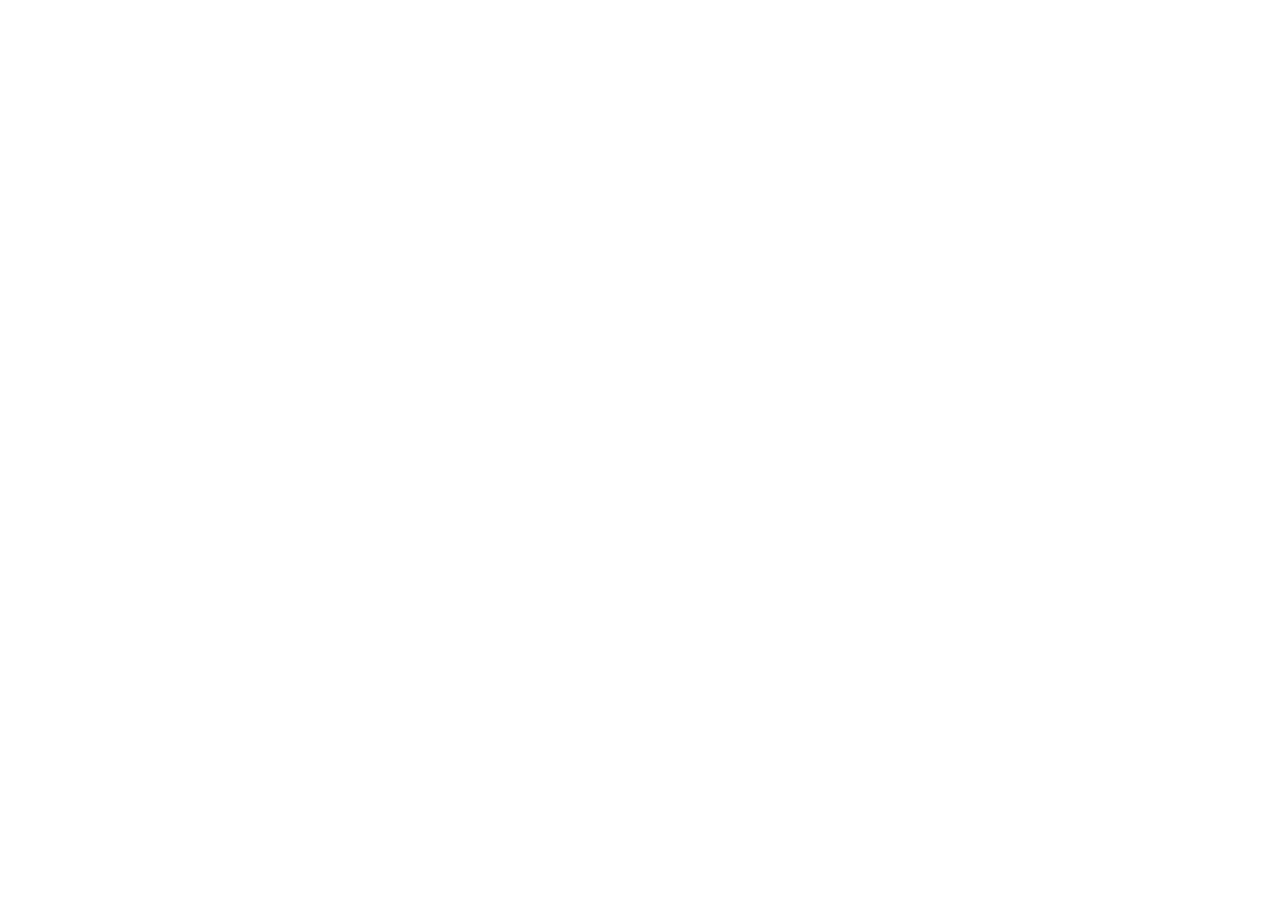
==== index.html @ aeffb4f6 "first commit" ====
<!DOCTYPE html>
<html lang="en">
<head>
    <meta charset="UTF-8">
    <meta name="viewport" content="width=device-width, initial-scale=1.0">
    <title>AI Summarizer</title>
</head>
<body>
    
</body>
</html>
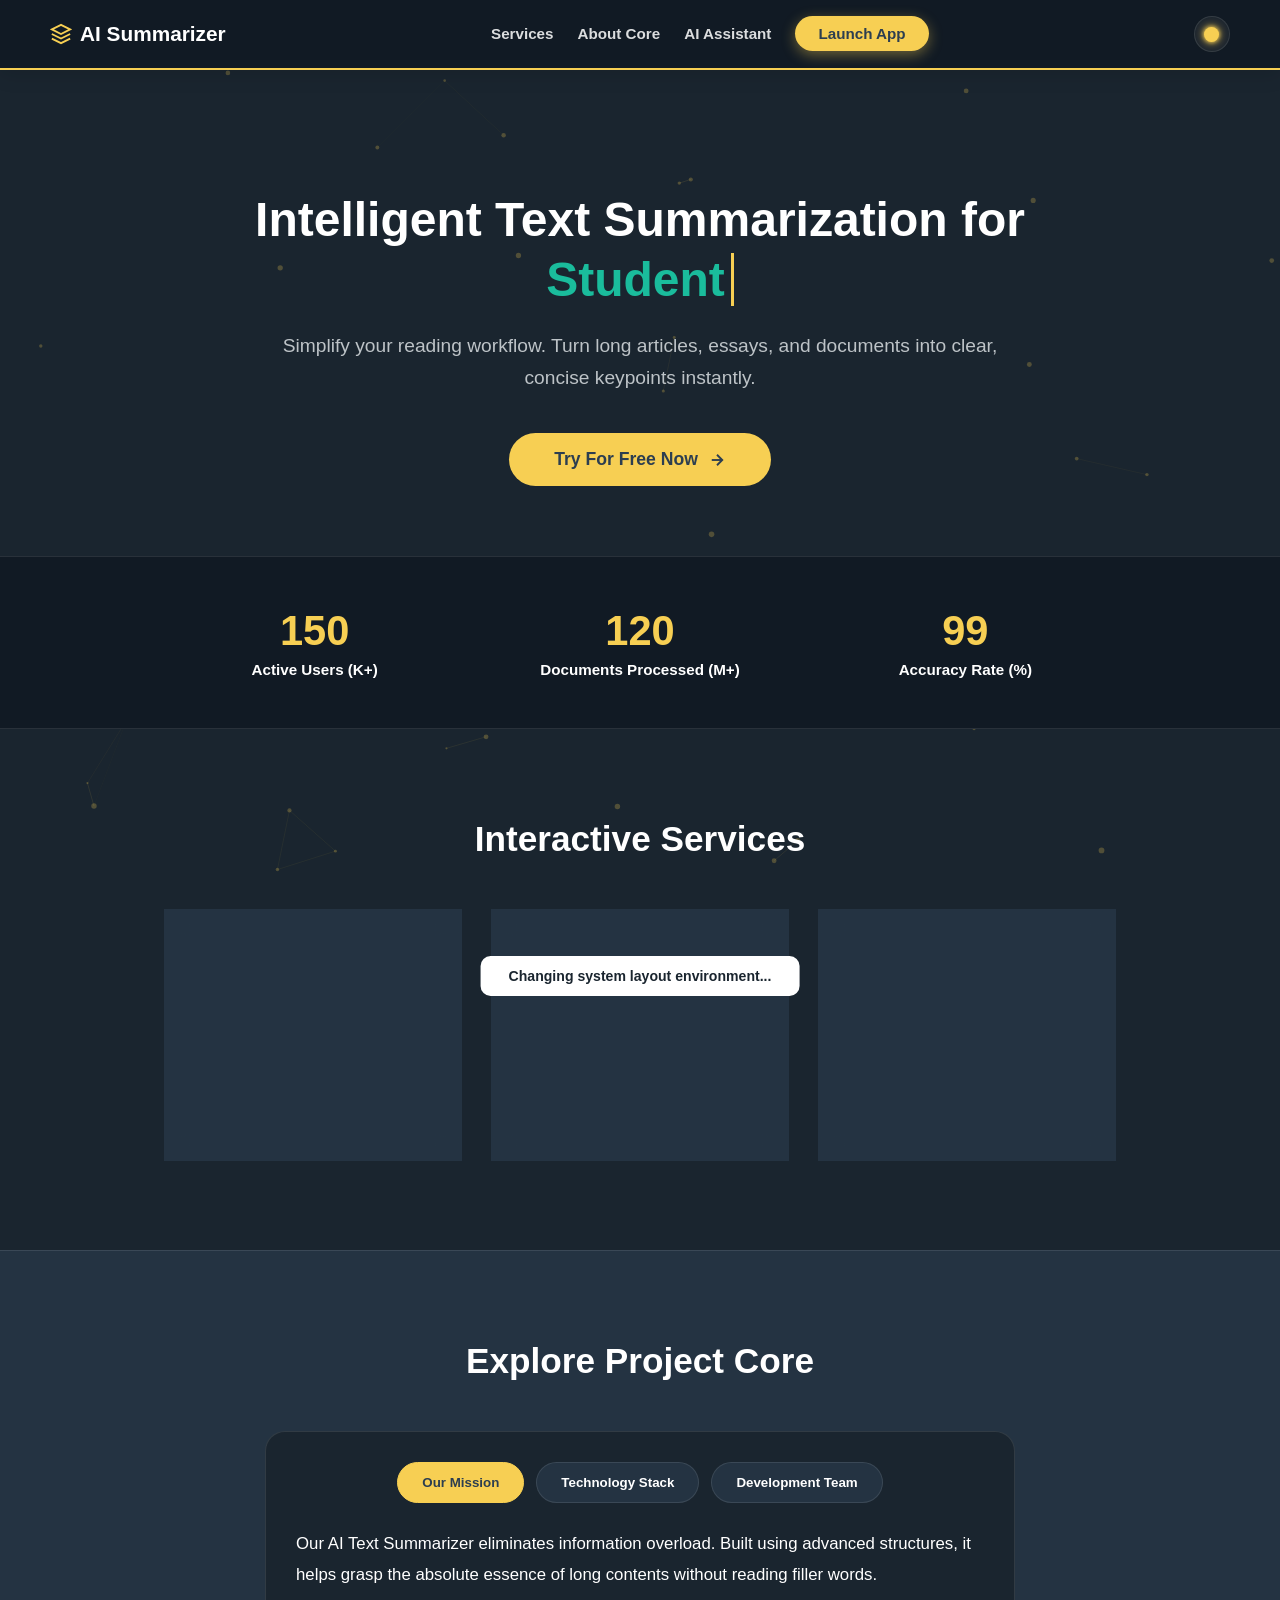
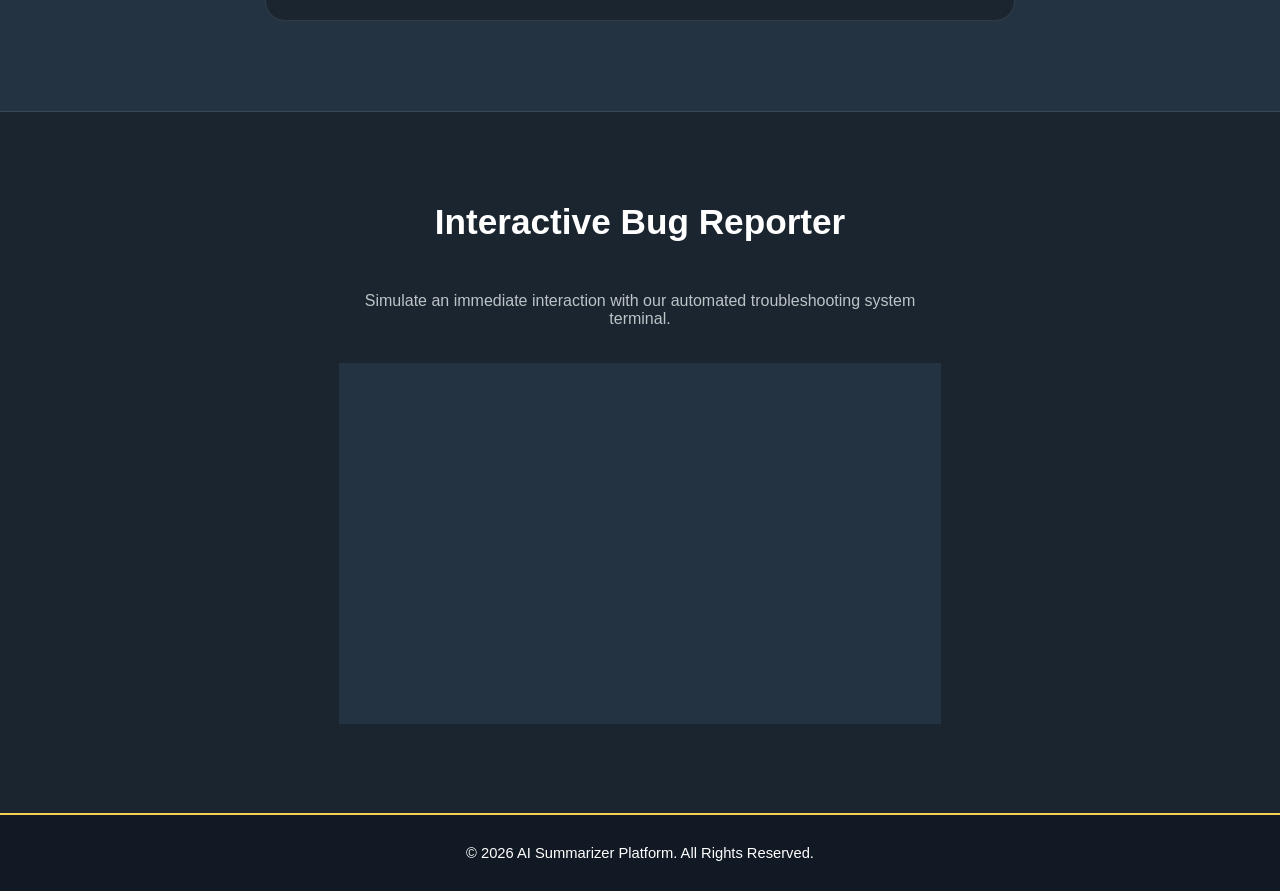
==== commit 317fe335: "complate design" ====
--- a/index.html
+++ b/index.html
@@ -1,11 +1,195 @@
 <!DOCTYPE html>
-<html lang="en">
+<html lang="en" dir="ltr">
+
 <head>
     <meta charset="UTF-8">
     <meta name="viewport" content="width=device-width, initial-scale=1.0">
     <title>AI Summarizer</title>
+    <link rel="stylesheet" href="style.css">
 </head>
-<body>
-    
+
+<body class="dark-theme">
+
+    <!-- Canvas layer for background neural net particles -->
+    <canvas id="particleCanvas"></canvas>
+
+    <!-- Navbar Header Section -->
+    <nav class="navbar">
+        <div class="nav-container">
+            <div class="logo-wrapper">
+                <svg class="logo-icon-svg" viewBox="0 0 24 24" fill="none" stroke="currentColor" stroke-width="2">
+                    <path d="M12 2L2 7l10 5 10-5-10-5zM2 17l10 5 10-5M2 12l10 5 10-5" />
+                </svg>
+                <span class="logo-text">AI Summarizer</span>
+            </div>
+
+            <!-- Added Responsive Menu Wrapper -->
+            <div class="nav-menu-wrapper" id="navMenu">
+                <ul class="nav-links-list">
+                    <li><a href="#services" class="menu-link">Services</a></li>
+                    <li><a href="#about" class="menu-link">About Core</a></li>
+                    <li><a href="#assistant-terminal" class="menu-link chat-trigger-link">AI Assistant</a></li>
+                    <li><a href="#" class="menu-link main-robot-btn">Launch App</a></li>
+                </ul>
+            </div>
+
+            <div class="nav-right">
+                <button id="theme-toggle-btn" class="nav-theme-circle-btn" aria-label="Toggle Theme">
+                    <span class="theme-btn-icon"></span>
+                </button>
+                <!-- Hamburger Icon for Mobile Layout -->
+                <button class="hamburger-toggle" id="hamburgerBtn" aria-label="Toggle Menu">
+                    <span class="hamburger-bar"></span>
+                    <span class="hamburger-bar"></span>
+                    <span class="hamburger-bar"></span>
+                </button>
+            </div>
+        </div>
+    </nav>
+
+    <!-- Hero Section -->
+    <header class="hero-section">
+        <div class="container">
+            <h1 class="hero-title">Intelligent Text Summarization for <br><span id="dynamic-text"
+                    class="typed-text"></span></h1>
+            <p class="hero-subtitle">Simplify your reading workflow. Turn long articles, essays, and documents into
+                clear, concise keypoints instantly.</p>
+            <div class="cta-wrapper">
+                <button class="primary-btn" id="cta-btn">
+                    <span>Try For Free Now</span>
+                    <svg class="btn-arrow-svg" viewBox="0 0 24 24" fill="none" stroke="currentColor" stroke-width="2.5">
+                        <line x1="5" y1="12" x2="19" y2="12"></line>
+                        <polyline points="12 5 19 12 12 19"></polyline>
+                    </svg>
+                </button>
+            </div>
+        </div>
+    </header>
+
+    <!-- Counter Section -->
+    <section class="counter-section">
+        <div class="container stats-grid">
+            <div class="stat-card">
+                <h3 class="stat-number" data-target="150">0</h3>
+                <p class="stat-label">Active Users (K+)</p>
+            </div>
+            <div class="stat-card">
+                <h3 class="stat-number" data-target="120">0</h3>
+                <p class="stat-label">Documents Processed (M+)</p>
+            </div>
+            <div class="stat-card">
+                <h3 class="stat-number" data-target="99">0</h3>
+                <p class="stat-label">Accuracy Rate (%)</p>
+            </div>
+        </div>
+    </section>
+
+    <!-- Services Section -->
+    <section id="services" class="services-section">
+        <div class="container">
+            <h2 class="section-title">Interactive Services</h2>
+            <div class="services-grid">
+                <div class="service-card reveal-node js-tilt-card">
+                    <div class="service-icon-wrapper icon-orange-bg">
+                        <svg class="service-svg" viewBox="0 0 24 24" fill="none" stroke="currentColor" stroke-width="2">
+                            <path d="M14 2H6a2 2 0 0 0-2 2v16a2 2 0 0 0 2 2h12a2 2 0 0 0 2-2V8z"></path>
+                            <polyline points="14 2 14 8 20 8"></polyline>
+                            <line x1="16" y1="13" x2="8" y2="13"></line>
+                            <line x1="16" y1="17" x2="8" y2="17"></line>
+                        </svg>
+                    </div>
+                    <h4>Standard Summary</h4>
+                    <p>Get a well-balanced summary preserving the original context and core flow of any document.</p>
+                </div>
+                <div class="service-card reveal-node js-tilt-card">
+                    <div class="service-icon-wrapper icon-teal-bg">
+                        <svg class="service-svg" viewBox="0 0 24 24" fill="none" stroke="currentColor" stroke-width="2">
+                            <circle cx="12" cy="12" r="10"></circle>
+                            <circle cx="12" cy="12" r="6"></circle>
+                            <circle cx="12" cy="12" r="1"></circle>
+                        </svg>
+                    </div>
+                    <h4>Keypoints Extraction</h4>
+                    <p>Instantly pull out crucial statements, core arguments, and factual metrics as highlights.</p>
+                </div>
+                <div class="service-card reveal-node js-tilt-card">
+                    <div class="service-icon-wrapper icon-gold-bg">
+                        <svg class="service-svg" viewBox="0 0 24 24" fill="none" stroke="currentColor" stroke-width="2">
+                            <line x1="18" y1="20" x2="18" y2="10"></line>
+                            <line x1="12" y1="20" x2="12" y2="4"></line>
+                            <line x1="6" y1="20" x2="6" y2="14"></line>
+                        </svg>
+                    </div>
+                    <h4>Bullet Point Lists</h4>
+                    <p>Convert cluttered pages into clean, highly readable, and perfectly structured lists.</p>
+                </div>
+            </div>
+        </div>
+    </section>
+
+    <!-- About Section with Tabs -->
+    <section id="about" class="about-section">
+        <div class="container">
+            <h2 class="section-title">Explore Project Core</h2>
+            <div class="interactive-about-tabs reveal-node">
+                <div class="tab-buttons">
+                    <button class="tab-btn active" data-tab="mission">Our Mission</button>
+                    <button class="tab-btn" data-tab="tech">Technology Stack</button>
+                    <button class="tab-btn" data-tab="team">Development Team</button>
+                </div>
+                <div class="tab-content-panel active" id="mission">
+                    <p>Our AI Text Summarizer eliminates information overload. Built using advanced structures, it helps
+                        grasp the absolute essence of long contents without reading filler words.</p>
+                </div>
+                <div class="tab-content-panel" id="tech">
+                    <p>Engineered using pure reactive JavaScript DOM rendering models, hardware-accelerated Canvas
+                        matrices, semantic HTML5 layouts, and modern asynchronous API architectures.</p>
+                </div>
+                <div class="tab-content-panel" id="team">
+                    <p>
+                        <strong>Elham:</strong> UI/UX Premium Design, Color Palette & Styling Concept |
+                        <strong>Satara:</strong> Git Management & Chat UI Architecture |
+                        <strong>Samira & Samaneh:</strong> Core JavaScript Engine & DOM Mechanics |
+                        <strong>Mina:</strong> Asynchronous Core API Integration & QA Bug Fixing
+                    </p>
+                </div>
+            </div>
+        </div>
+    </section>
+
+    <!-- Conversational Assistant Terminal -->
+    <section id="assistant-terminal" class="report-section">
+        <div class="container report-box reveal-node">
+            <h2 class="section-title">Interactive Bug Reporter</h2>
+            <p class="report-sub">Simulate an immediate interaction with our automated troubleshooting system terminal.
+            </p>
+
+            <div class="interactive-assistant-card">
+                <div class="assistant-chat-window" id="chat-window">
+                    <div class="chat-bubble assistant-bubble">Hello! I am your automated QA log assistant. What issue
+                        did you run into?</div>
+                </div>
+                <div class="assistant-input-area">
+                    <input type="text" id="assistant-input"
+                        placeholder="Type your issue code here (e.g. API crash, broken layout)...">
+                    <button id="assistant-send-btn">Send</button>
+                </div>
+            </div>
+        </div>
+    </section>
+
+    <!-- Footer -->
+    <!-- Footer -->
+    <footer class="team-footer">
+        <div class="container">
+            <p>&copy; 2026 AI Summarizer Platform. All Rights Reserved.</p>
+        </div>
+    </footer>
+    </footer>
+
+    <div id="theme-toast" class="toast">Changing system layout environment...</div>
+
+    <script src="script.js"></script>
 </body>
+
 </html>
--- a/style.css
+++ b/style.css
@@ -0,0 +1,763 @@
+/* Typography & Reset Configurations */
+* {
+    margin: 0;
+    padding: 0;
+    box-sizing: border-box;
+    font-family: -apple-system, BlinkMacSystemFont, "Segoe UI", Roboto, sans-serif;
+}
+
+/* Theme Palette Variables */
+.light-theme {
+    --bg-color: #FFFFFF;
+    --nav-bg: #2C3E50;
+    --nav-text: #FFFFFF;
+    --text-main: #2C3E50;
+    --text-muted: #7f8c8d;
+    --card-bg: rgba(236, 240, 241, 0.5);
+    --border-color: rgba(44, 62, 80, 0.12);
+    --accent-yellow: #F7CF53;
+    --accent-hover: #E66B84;
+    --secondary-teal: #1ABC9C;
+    --glow-color: rgba(247, 207, 83, 0.25);
+    --input-bg: #ffffff;
+}
+
+.dark-theme {
+    --bg-color: #1a252f;
+    --nav-bg: #111a24;
+    --nav-text: #FFFFFF;
+    --text-main: #FFFFFF;
+    --text-muted: #bdc3c7;
+    --card-bg: rgba(44, 62, 80, 0.6);
+    --border-color: rgba(255, 255, 255, 0.1);
+    --accent-yellow: #F7CF53;
+    --accent-hover: #E66B84;
+    --secondary-teal: #1ABC9C;
+    --glow-color: rgba(247, 207, 83, 0.4);
+    --input-bg: #1a252f;
+}
+
+body {
+    background-color: var(--bg-color);
+    color: var(--text-main);
+    transition: background-color 0.3s ease, color 0.3s ease;
+    overflow-x: hidden;
+    position: relative;
+}
+
+#particleCanvas {
+    position: fixed;
+    top: 0;
+    left: 0;
+    width: 100%;
+    height: 100%;
+    z-index: -1;
+    pointer-events: none;
+}
+
+.container {
+    max-width: 1000px;
+    width: 100%;
+    margin: 0 auto;
+    padding: 0 24px;
+}
+
+/* Navbar Layout */
+.navbar {
+    background-color: var(--nav-bg);
+    border-bottom: 2px solid var(--accent-yellow);
+    padding: 16px 0;
+    position: fixed;
+    top: 0;
+    left: 0;
+    width: 100%;
+    z-index: 1000;
+    box-shadow: 0 4px 20px rgba(0, 0, 0, 0.12);
+}
+
+.nav-container {
+    display: flex;
+    justify-content: space-between;
+    align-items: center;
+}
+
+.logo-wrapper {
+    display: flex;
+    align-items: center;
+    gap: 8px;
+}
+
+.logo-icon-svg {
+    width: 22px;
+    height: 22px;
+    color: var(--accent-yellow);
+}
+
+.logo-text {
+    font-size: 1.3rem;
+    font-weight: 800;
+    color: var(--nav-text);
+}
+
+/* Horizontal Menu Links */
+.nav-menu-wrapper {
+    display: flex;
+    align-items: center;
+}
+
+.nav-links-list {
+    display: flex;
+    list-style: none;
+    gap: 24px;
+    align-items: center;
+}
+
+.menu-link {
+    color: var(--nav-text);
+    text-decoration: none;
+    font-size: 0.95rem;
+    font-weight: 600;
+    opacity: 0.85;
+    transition: opacity 0.2s, color 0.2s;
+}
+
+.menu-link:hover {
+    opacity: 1;
+    color: var(--accent-yellow);
+}
+
+.nav-right {
+    display: flex;
+    align-items: center;
+    gap: 16px;
+}
+
+/* Luxury Minimal Theme Circle Button */
+.nav-theme-circle-btn {
+    background-color: rgba(255, 255, 255, 0.05);
+    border: 1px solid rgba(255, 255, 255, 0.1);
+    width: 36px;
+    height: 36px;
+    border-radius: 50%;
+    cursor: pointer;
+    display: flex;
+    align-items: center;
+    justify-content: center;
+    transition: all 0.25s ease;
+}
+
+.nav-theme-circle-btn:hover {
+    background-color: rgba(255, 255, 255, 0.12);
+    border-color: var(--accent-yellow);
+    transform: scale(1.05);
+}
+
+/* Beautiful Canvas Draw Shapes inside the Theme Circle Button */
+.theme-btn-icon {
+    width: 15px;
+    height: 15px;
+    position: relative;
+    border-radius: 50%;
+    display: inline-block;
+    transition: all 0.3s ease;
+}
+
+.dark-theme .theme-btn-icon {
+    background: var(--accent-yellow);
+    box-shadow: 0 0 10px var(--accent-yellow), 0 0 4px var(--accent-yellow);
+}
+
+.light-theme .theme-btn-icon {
+    box-shadow: inset -5px -2px 0 0 #ffffff;
+}
+
+.light-theme .nav-theme-circle-btn {
+    background-color: rgba(0, 0, 0, 0.05);
+    border-color: rgba(0, 0, 0, 0.1);
+}
+
+.light-theme .nav-theme-circle-btn:hover {
+    background-color: rgba(0, 0, 0, 0.1);
+    border-color: #2C3E50;
+}
+
+/* Premium Launch App Button */
+.main-robot-btn {
+    background-color: var(--accent-yellow);
+    color: #2C3E50 !important;
+    padding: 8px 22px;
+    border-radius: 20px;
+    font-weight: 700 !important;
+    opacity: 1 !important;
+    box-shadow: 0 4px 14px var(--glow-color);
+    transition: all 0.25s ease !important;
+    border: 1px solid transparent;
+}
+
+.main-robot-btn:hover {
+    background-color: var(--accent-hover) !important;
+    color: #ffffff !important;
+    transform: translateY(-1px);
+    box-shadow: 0 6px 20px rgba(230, 107, 132, 0.3);
+}
+
+/* Mobile Hamburger Style */
+.hamburger-toggle {
+    display: none;
+    flex-direction: column;
+    gap: 5px;
+    background: transparent;
+    border: none;
+    cursor: pointer;
+}
+
+.hamburger-bar {
+    width: 22px;
+    height: 2px;
+    background-color: var(--nav-text);
+    transition: 0.3s;
+}
+
+/* Hero Section */
+.hero-section {
+    padding: 190px 0 70px 0;
+    text-align: center;
+}
+
+.hero-title {
+    font-size: 3rem;
+    font-weight: 900;
+    margin-bottom: 20px;
+    line-height: 1.25;
+}
+
+.typed-text {
+    color: var(--secondary-teal);
+    border-right: 3px solid var(--accent-yellow);
+    padding-right: 6px;
+}
+
+.hero-subtitle {
+    font-size: 1.2rem;
+    color: var(--text-muted);
+    max-width: 740px;
+    margin: 0 auto 40px auto;
+    line-height: 1.65;
+}
+
+.primary-btn {
+    background-color: var(--accent-yellow);
+    color: #2C3E50;
+    border: none;
+    padding: 16px 45px;
+    font-size: 1.1rem;
+    font-weight: 800;
+    border-radius: 35px;
+    cursor: pointer;
+    display: inline-flex;
+    align-items: center;
+    gap: 10px;
+    animation: pulseGlowMatrix 2s infinite;
+    transition: all 0.2s ease;
+}
+
+.primary-btn:hover {
+    background-color: var(--accent-hover);
+    transform: translateY(-2px);
+    color: #ffffff;
+}
+
+.btn-arrow-svg {
+    width: 18px;
+    height: 18px;
+}
+
+@keyframes pulseGlowMatrix {
+    0% {
+        box-shadow: 0 0 0 0 var(--glow-color);
+    }
+
+    70% {
+        box-shadow: 0 0 0 15px rgba(247, 207, 83, 0);
+    }
+
+    100% {
+        box-shadow: 0 0 0 0 rgba(247, 207, 83, 0);
+    }
+}
+
+/* Counter Stats */
+.counter-section {
+    padding: 50px 0;
+    background-color: var(--nav-bg);
+    border-top: 1px solid var(--border-color);
+    border-bottom: 1px solid var(--border-color);
+}
+
+.stats-grid {
+    display: grid;
+    grid-template-columns: repeat(3, 1fr);
+    gap: 24px;
+    text-align: center;
+}
+
+.stat-number {
+    font-size: 2.6rem;
+    color: var(--accent-yellow);
+    font-weight: 800;
+    margin-bottom: 6px;
+}
+
+.stat-label {
+    font-size: 0.95rem;
+    color: var(--nav-text);
+    font-weight: 600;
+}
+
+/* Services Card & Reveal Layout */
+.services-section {
+    padding: 90px 0;
+    text-align: center;
+}
+
+.section-title {
+    font-size: 2.2rem;
+    font-weight: 800;
+    margin-bottom: 50px;
+}
+
+.services-grid {
+    display: grid;
+    grid-template-columns: repeat(3, 1fr);
+    gap: 30px;
+    perspective: 1000px;
+}
+
+.reveal-node {
+    opacity: 0;
+    transform: translateY(30px);
+    transition: all 0.6s cubic-bezier(0.165, 0.84, 0.44, 1);
+}
+
+.reveal-node.active-view {
+    opacity: 1;
+    transform: translateY(0);
+}
+
+.service-card {
+    background-color: var(--card-bg);
+    backdrop-filter: blur(12px);
+    -webkit-backdrop-filter: blur(12px);
+    border: 1px solid var(--border-color);
+    padding: 40px 28px;
+    border-radius: 24px;
+    text-align: left;
+    display: flex;
+    flex-direction: column;
+    gap: 14px;
+    transform-style: preserve-3d;
+}
+
+.service-icon-wrapper {
+    width: 45px;
+    height: 45px;
+    border-radius: 12px;
+    display: flex;
+    align-items: center;
+    justify-content: center;
+    transform: translateZ(30px);
+}
+
+.service-svg {
+    width: 24px;
+    height: 24px;
+    color: #ffffff;
+}
+
+.icon-orange-bg {
+    background-color: #ff5722;
+}
+
+.icon-teal-bg {
+    background-color: #1abc9c;
+}
+
+.icon-gold-bg {
+    background-color: #ffb300;
+}
+
+.service-card h4 {
+    font-size: 1.25rem;
+    font-weight: 800;
+    transform: translateZ(20px);
+}
+
+.service-card p {
+    font-size: 0.95rem;
+    color: var(--text-muted);
+    line-height: 1.6;
+    transform: translateZ(10px);
+}
+
+/* About Project Tabs */
+.about-section {
+    padding: 90px 0;
+    text-align: center;
+    background-color: var(--card-bg);
+    border-top: 1px solid var(--border-color);
+    border-bottom: 1px solid var(--border-color);
+}
+
+.interactive-about-tabs {
+    max-width: 750px;
+    margin: 0 auto;
+    background: var(--bg-color);
+    border-radius: 20px;
+    padding: 30px;
+    border: 1px solid var(--border-color);
+}
+
+.tab-buttons {
+    display: flex;
+    gap: 12px;
+    margin-bottom: 25px;
+    justify-content: center;
+}
+
+.tab-btn {
+    background-color: var(--card-bg);
+    border: 1px solid var(--border-color);
+    color: var(--text-main);
+    padding: 12px 24px;
+    border-radius: 30px;
+    font-weight: 700;
+    cursor: pointer;
+}
+
+.tab-btn.active,
+.tab-btn:hover {
+    background-color: var(--accent-yellow);
+    color: #2C3E50;
+    border-color: var(--accent-yellow);
+}
+
+.tab-content-panel {
+    display: none;
+    line-height: 1.85;
+    font-size: 1.05rem;
+    text-align: left;
+    animation: panelFade 0.4s ease;
+}
+
+.tab-content-panel.active {
+    display: block;
+}
+
+@keyframes panelFade {
+    from {
+        opacity: 0;
+        transform: translateY(5px);
+    }
+
+    to {
+        opacity: 1;
+        transform: translateY(0);
+    }
+}
+
+/* Conversational QA Terminal Area & Premium Send Button Styles */
+.report-section {
+    padding: 90px 0;
+}
+
+.report-box {
+    max-width: 650px;
+    text-align: center;
+    margin: 0 auto;
+}
+
+.report-sub {
+    color: var(--text-muted);
+    margin-bottom: 35px;
+}
+
+.interactive-assistant-card {
+    background-color: var(--card-bg);
+    backdrop-filter: blur(10px);
+    border: 1px solid var(--border-color);
+    border-radius: 20px;
+    overflow: hidden;
+    display: flex;
+    flex-direction: column;
+    height: 360px;
+    text-align: left;
+}
+
+.assistant-chat-window {
+    flex: 1;
+    padding: 24px;
+    overflow-y: auto;
+    display: flex;
+    flex-direction: column;
+    gap: 14px;
+}
+
+.chat-bubble {
+    max-width: 80%;
+    padding: 14px 18px;
+    border-radius: 16px;
+    font-size: 0.95rem;
+    line-height: 1.5;
+    animation: bubbleAnim 0.3s ease;
+}
+
+.assistant-bubble {
+    background-color: var(--nav-bg);
+    color: #ffffff;
+    align-self: flex-start;
+    border-bottom-left-radius: 2px;
+    border-left: 3px solid var(--accent-yellow);
+}
+
+.user-bubble {
+    background-color: var(--secondary-teal);
+    color: #ffffff;
+    align-self: flex-end;
+    border-bottom-right-radius: 2px;
+}
+
+@keyframes bubbleAnim {
+    from {
+        opacity: 0;
+        transform: translateY(10px);
+    }
+
+    to {
+        opacity: 1;
+        transform: translateY(0);
+    }
+}
+
+.assistant-input-area {
+    display: flex;
+    border-top: 1px solid var(--border-color);
+    background-color: var(--bg-color);
+    padding: 12px;
+    gap: 10px;
+    align-items: center;
+}
+
+.assistant-input-area input {
+    flex: 1;
+    border: none;
+    background: transparent;
+    outline: none;
+    padding: 10px;
+    color: var(--text-main);
+    font-size: 0.98rem;
+}
+
+.assistant-send-btn {
+    background-color: var(--accent-yellow);
+    color: #2C3E50;
+    border: none;
+    padding: 12px 26px;
+    border-radius: 10px;
+    font-weight: 700;
+    cursor: pointer;
+    transition: background-color 0.2s, transform 0.1s;
+    box-shadow: 0 4px 12px rgba(0, 0, 0, 0.15);
+}
+
+.assistant-send-btn:hover {
+    background-color: var(--accent-hover);
+    color: #ffffff;
+    transform: translateY(-1px);
+}
+
+.assistant-send-btn:active {
+    transform: translateY(1px);
+}
+
+/* Footer */
+.team-footer {
+    background-color: var(--nav-bg);
+    padding: 30px 0;
+    text-align: center;
+    color: #ffffff;
+    font-size: 0.92rem;
+    border-top: 2px solid var(--accent-yellow);
+}
+
+.team-footer strong {
+    color: var(--accent-yellow);
+}
+
+.toast {
+    position: fixed;
+    bottom: 24px;
+    left: 50%;
+    transform: translateX(-50%) translateY(120px);
+    background-color: var(--text-main);
+    color: var(--bg-color);
+    padding: 12px 28px;
+    border-radius: 10px;
+    font-size: 0.88rem;
+    font-weight: 600;
+    transition: transform 0.25s ease;
+    z-index: 4000;
+}
+
+.toast.show {
+    transform: translateX(-50%) translateY(0);
+}
+
+/*  Responsive Rules for Mobile Drawer Menu */
+@media (max-width: 768px) {
+    .hero-title {
+        font-size: 2.1rem;
+    }
+
+    .stats-grid,
+    .services-grid {
+        grid-template-columns: 1fr;
+        gap: 18px;
+    }
+
+    .service-card {
+        text-align: center;
+        align-items: center;
+    }
+
+    .hamburger-toggle {
+        display: flex;
+    }
+
+    .nav-menu-wrapper {
+        display: none;
+        position: absolute;
+        top: 100%;
+        left: 0;
+        width: 100%;
+        background-color: var(--nav-bg);
+        padding: 24px;
+        border-bottom: 2px solid var(--accent-yellow);
+        box-shadow: 0 10px 20px rgba(0, 0, 0, 0.2);
+    }
+
+    .nav-menu-wrapper.active {
+        display: block;
+    }
+
+    .nav-links-list {
+        flex-direction: column;
+        gap: 20px;
+        align-items: center;
+        width: 100%;
+    }
+
+    .menu-link {
+        font-size: 1.05rem;
+        padding: 8px 0;
+        display: block;
+        width: 100%;
+        text-align: center;
+    }
+
+    .main-robot-btn {
+        width: 100%;
+        max-width: 280px;
+        text-align: center;
+        margin-top: 10px;
+        padding: 12px 20px;
+        display: block;
+    }
+
+    .nav-theme-circle-btn {
+        margin-left: auto;
+        margin-right: 8px;
+    }
+}
+
+@media (max-width: 768px) {
+    .hero-section {
+        padding: 140px 0 40px 0 !important;
+    }
+
+    .hero-title {
+        font-size: 1.8rem !important;
+        line-height: 1.4 !important;
+    }
+
+    .hero-subtitle {
+        font-size: 1rem !important;
+        padding: 0 10px !important;
+    }
+
+    .interactive-about-tabs {
+        padding: 15px !important;
+        margin: 0 auto !important;
+        width: 100% !important;
+    }
+
+    .tab-buttons {
+        flex-direction: column !important;
+        gap: 8px !important;
+        width: 100% !important;
+    }
+
+    .tab-btn {
+        width: 100% !important;
+        padding: 10px 16px !important;
+        font-size: 0.9rem !important;
+        text-align: center !important;
+    }
+
+    .tab-content-panel {
+        font-size: 0.95rem !important;
+        padding: 10px 5px !important;
+        word-wrap: break-word !important;
+        overflow-wrap: break-word !important;
+    }
+}
+
+/* Restoring Premium Styles for Chatbot Send Button */
+.assistant-send-btn,
+#assistant-send-btn {
+    background-color: var(--accent-yellow) !important;
+    color: #2C3E50 !important;
+    border: none !important;
+    padding: 12px 26px !important;
+    border-radius: 10px !important;
+    font-weight: 700 !important;
+    cursor: pointer !important;
+    display: inline-block !important;
+    transition: background-color 0.2s, transform 0.1s !important;
+    box-shadow: 0 4px 12px rgba(0, 0, 0, 0.15) !important;
+}
+
+.assistant-send-btn:hover,
+#assistant-send-btn:hover {
+    background-color: var(--accent-hover) !important;
+    color: #ffffff !important;
+    transform: translateY(-1px) !important;
+}
+
+.assistant-send-btn:active,
+#assistant-send-btn:active {
+    transform: translateY(1px) !important;
+}
+
+.nav-container {
+    padding-left: 50px !important;
+    padding-right: 50px !important;
+    width: 100% !important;
+    max-width: 100% !important;
+}
+
+@media (max-width: 768px) {
+    .nav-container {
+        padding-left: 20px !important;
+        padding-right: 20px !important;
+    }
+}
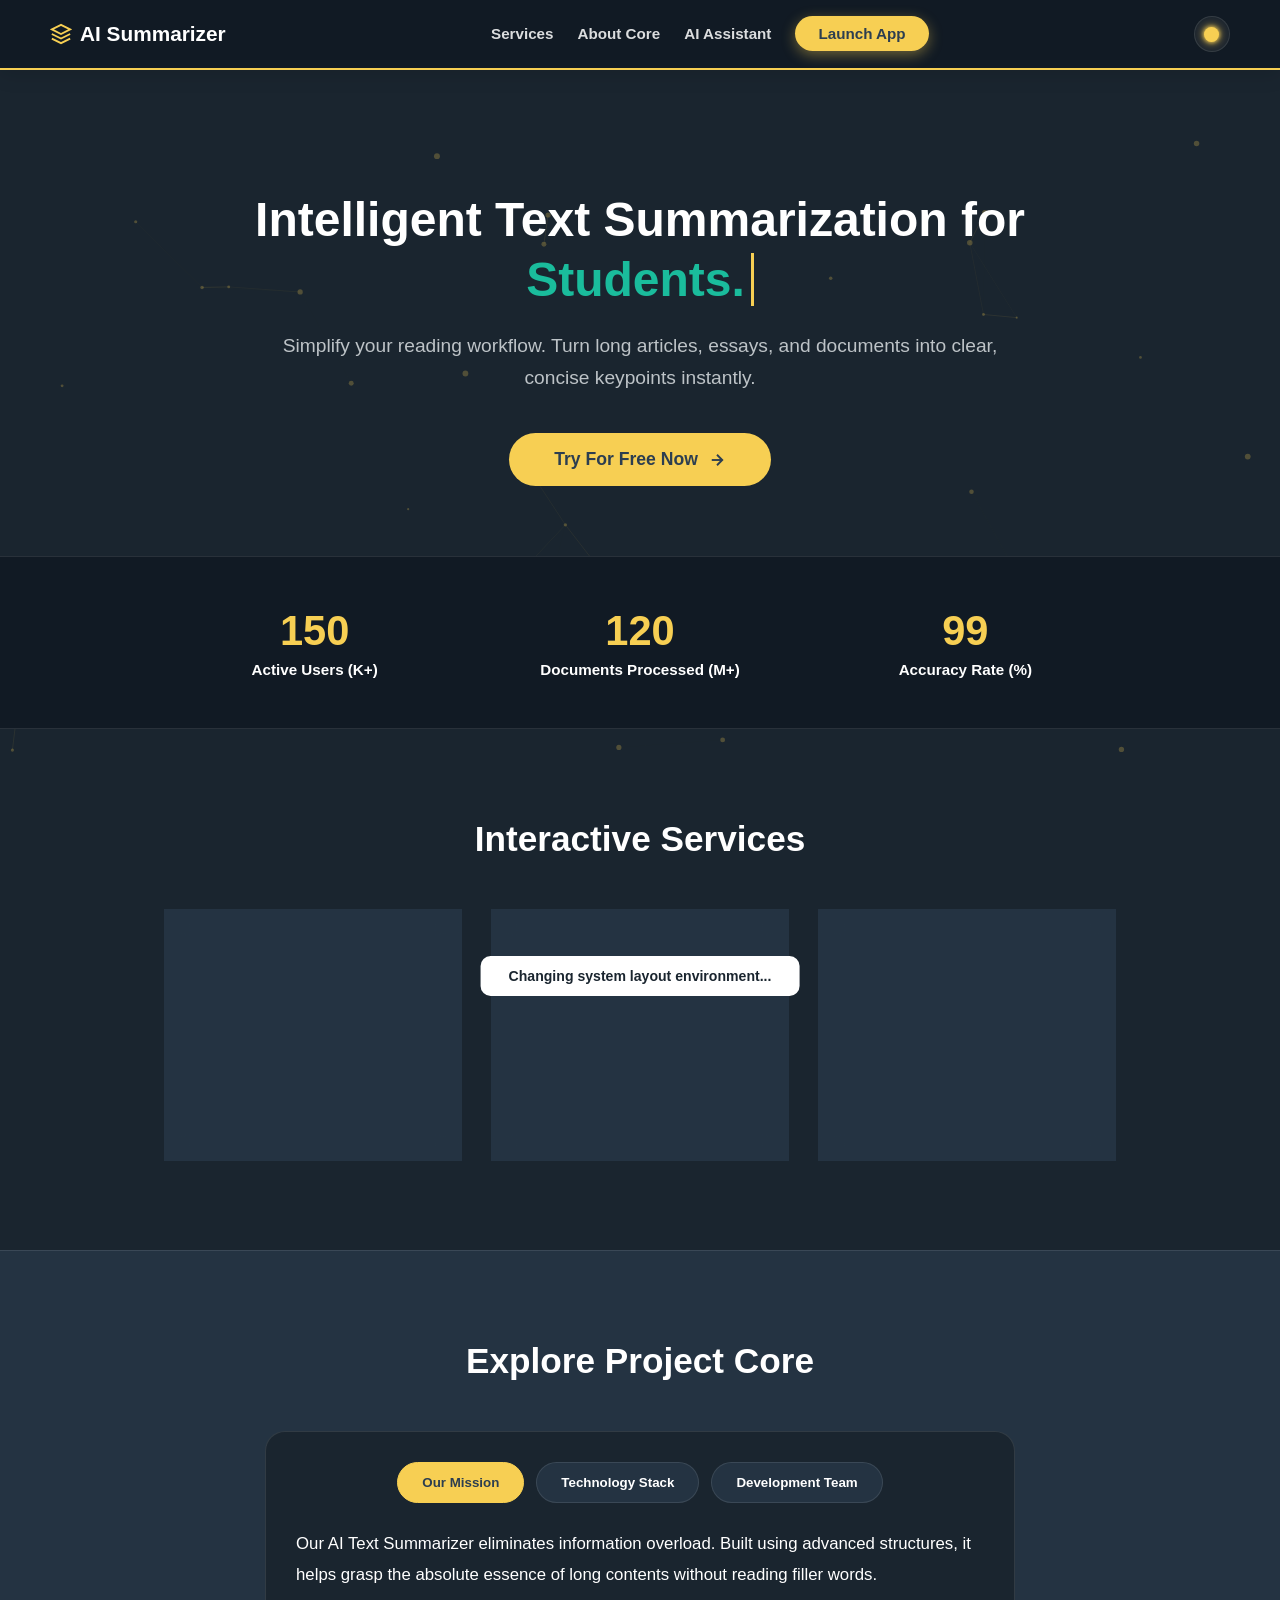
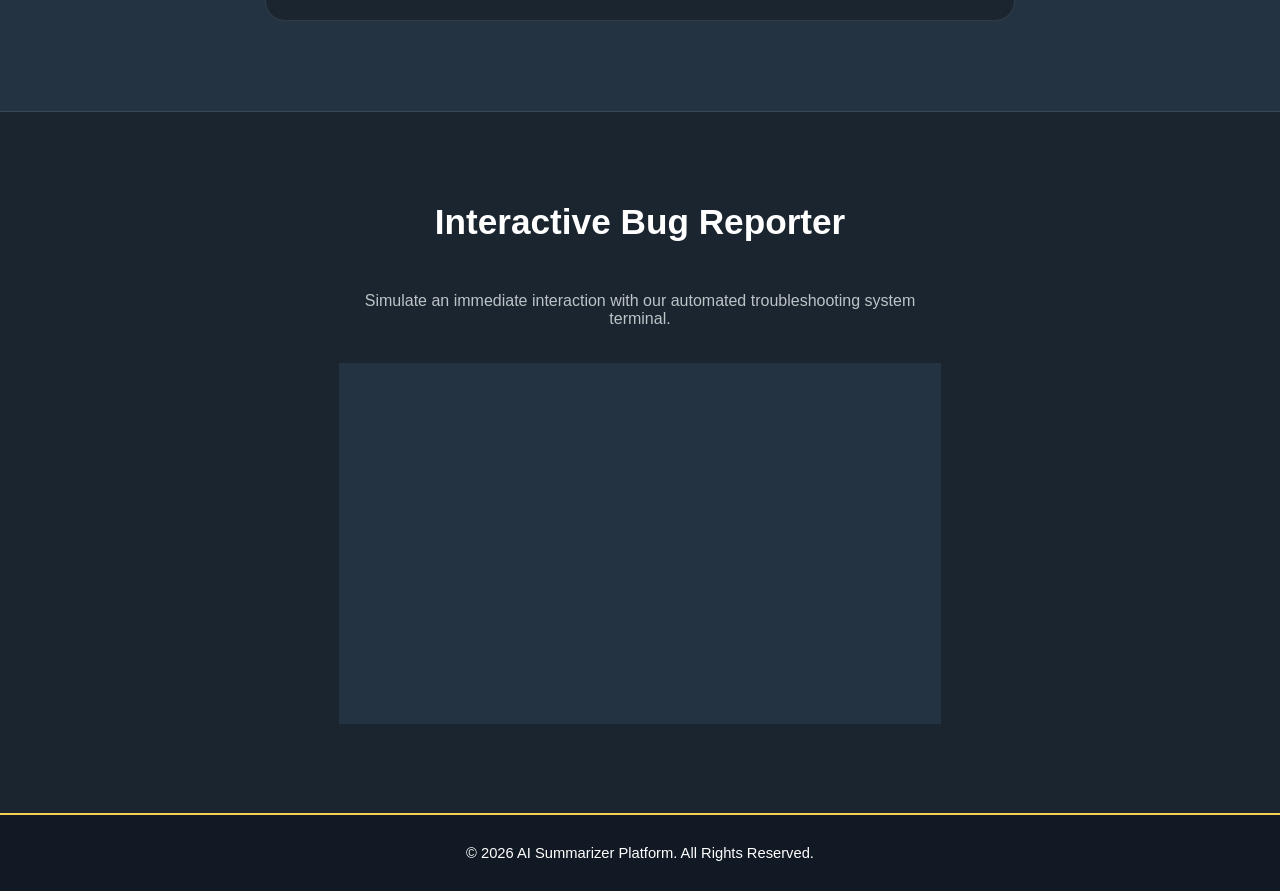
==== commit e17e2590: "Add AI summarizer HTML page" ====
--- a/index.html
+++ b/index.html
@@ -5,6 +5,7 @@
     <meta charset="UTF-8">
     <meta name="viewport" content="width=device-width, initial-scale=1.0">
     <title>AI Summarizer</title>
+    <link rel="icon" type="image/svg+xml" href="data:image/svg+xml,%3Csvg xmlns='http://www.w3.org/2000/svg' viewBox='0 0 24 24' fill='none' stroke='%23F7CF53' stroke-width='2' stroke-linejoin='round'%3E%3Cpath d='M12 2L2 7l10 5 10-5-10-5zM2 17l10 5 10-5M2 12l10 5 10-5'/%3E%3C/svg%3E">
     <link rel="stylesheet" href="style.css">
 </head>
 
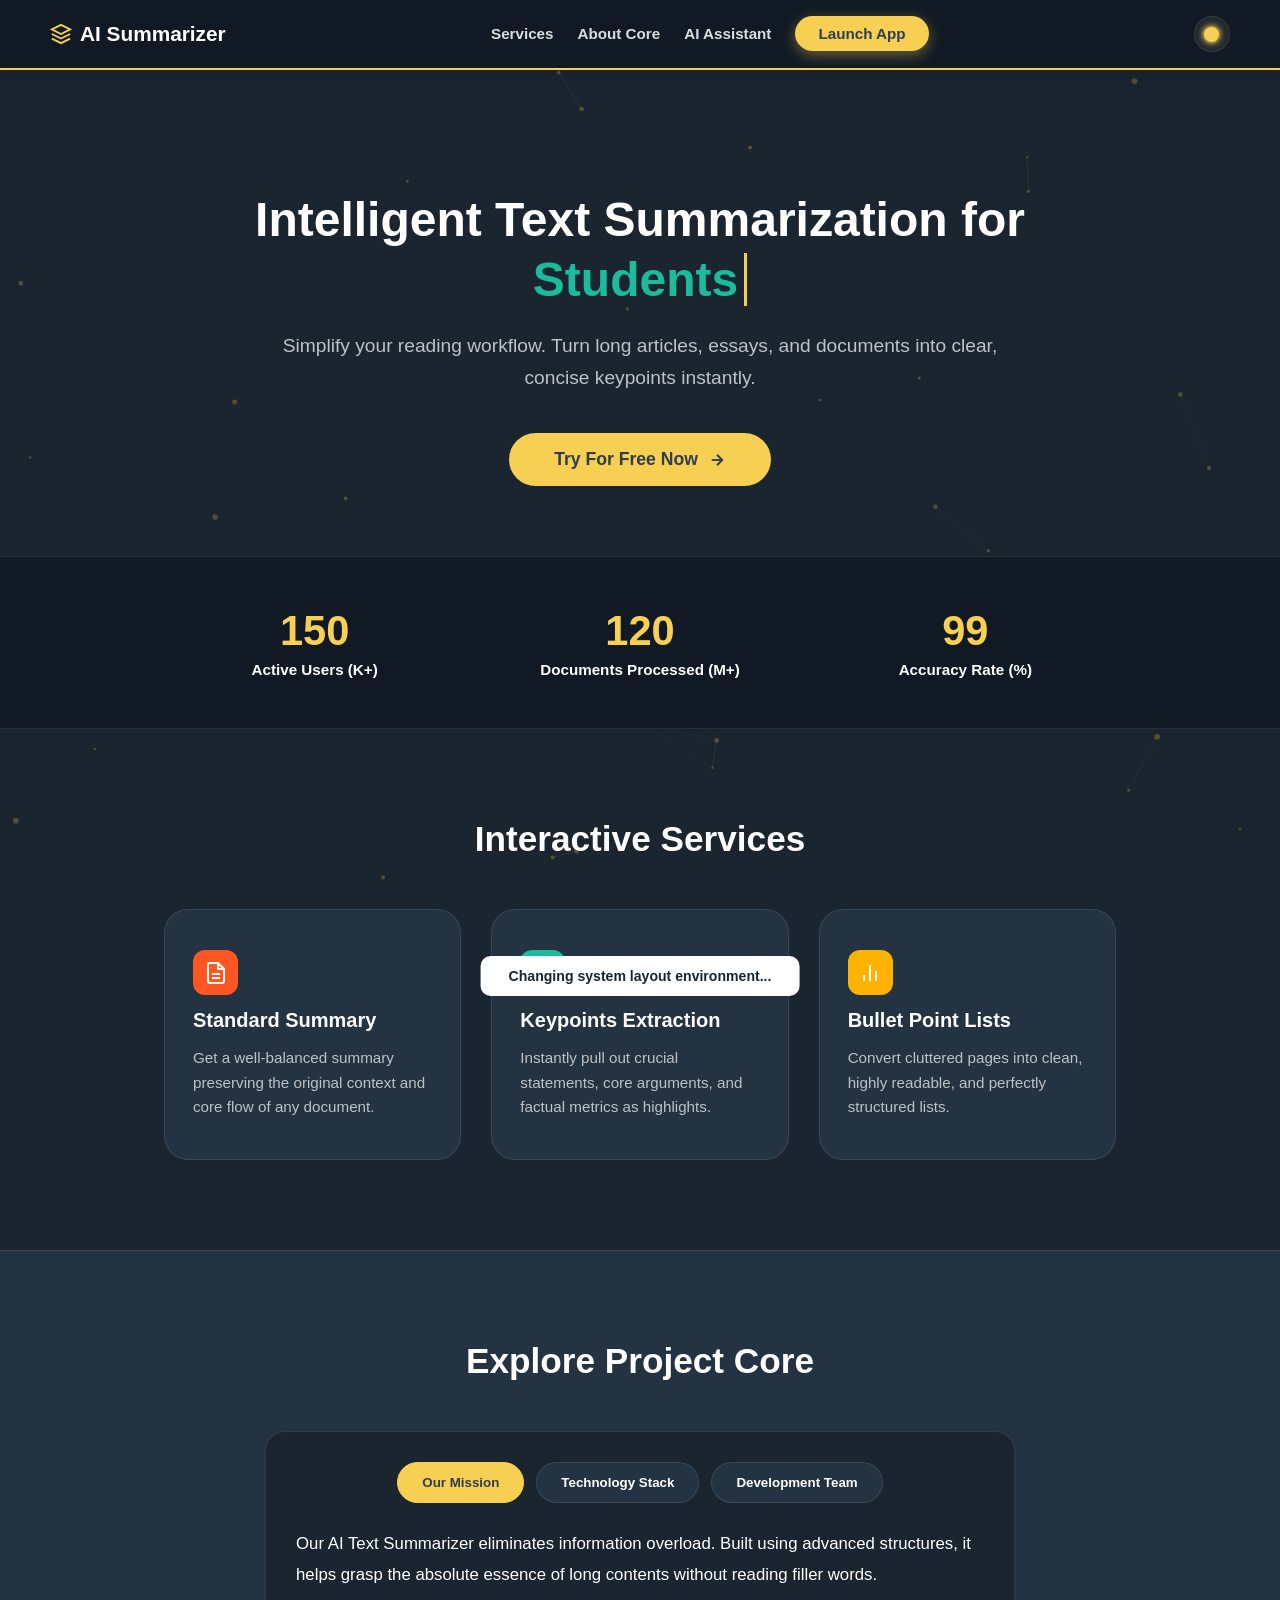
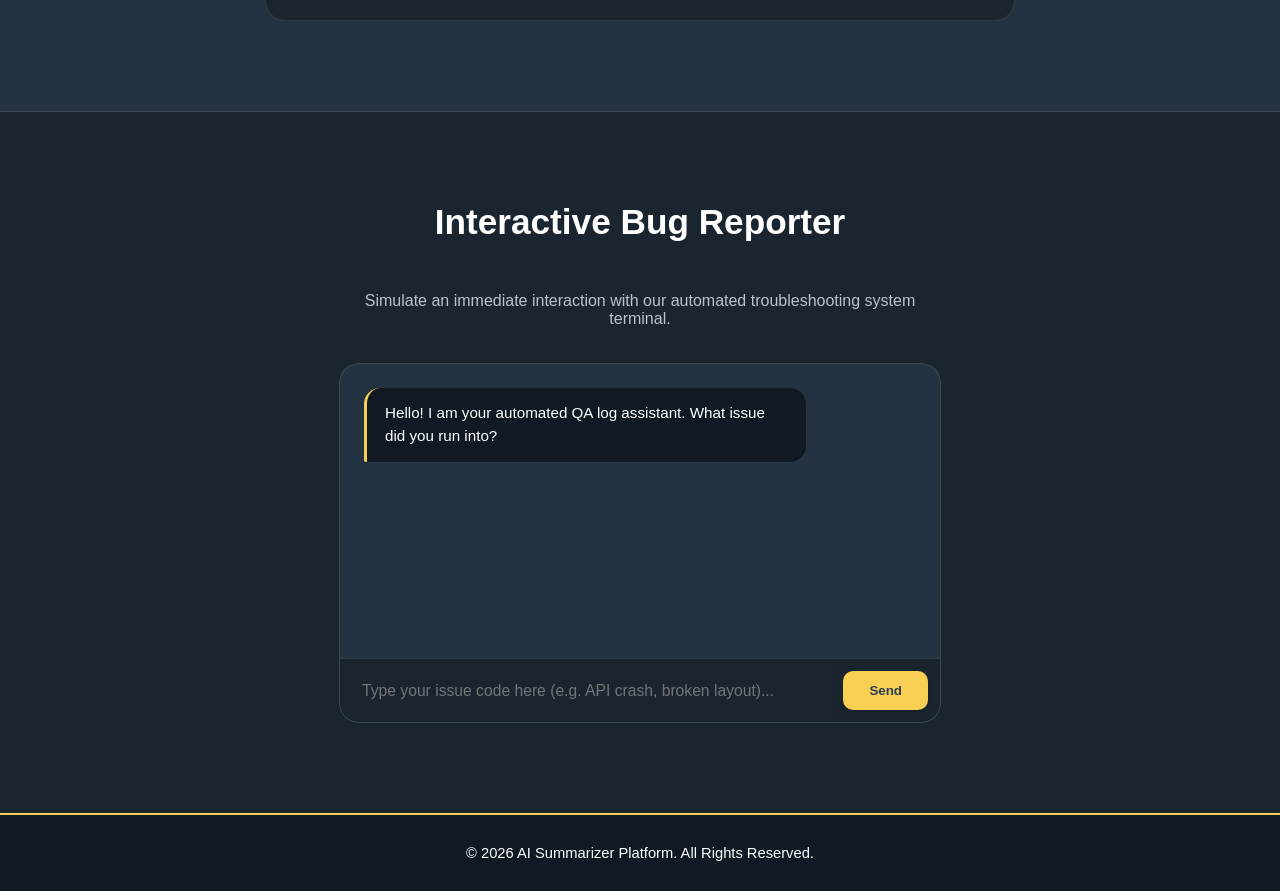
==== commit 93389a0c: "add AI summarizer CSS page" ====
--- a/index.html
+++ b/index.html
@@ -30,7 +30,7 @@
                     <li><a href="#services" class="menu-link">Services</a></li>
                     <li><a href="#about" class="menu-link">About Core</a></li>
                     <li><a href="#assistant-terminal" class="menu-link chat-trigger-link">AI Assistant</a></li>
-                    <li><a href="#" class="menu-link main-robot-btn">Launch App</a></li>
+                    <li><a href="bot.html" class="menu-link main-robot-btn">Launch App</a></li>
                 </ul>
             </div>
 
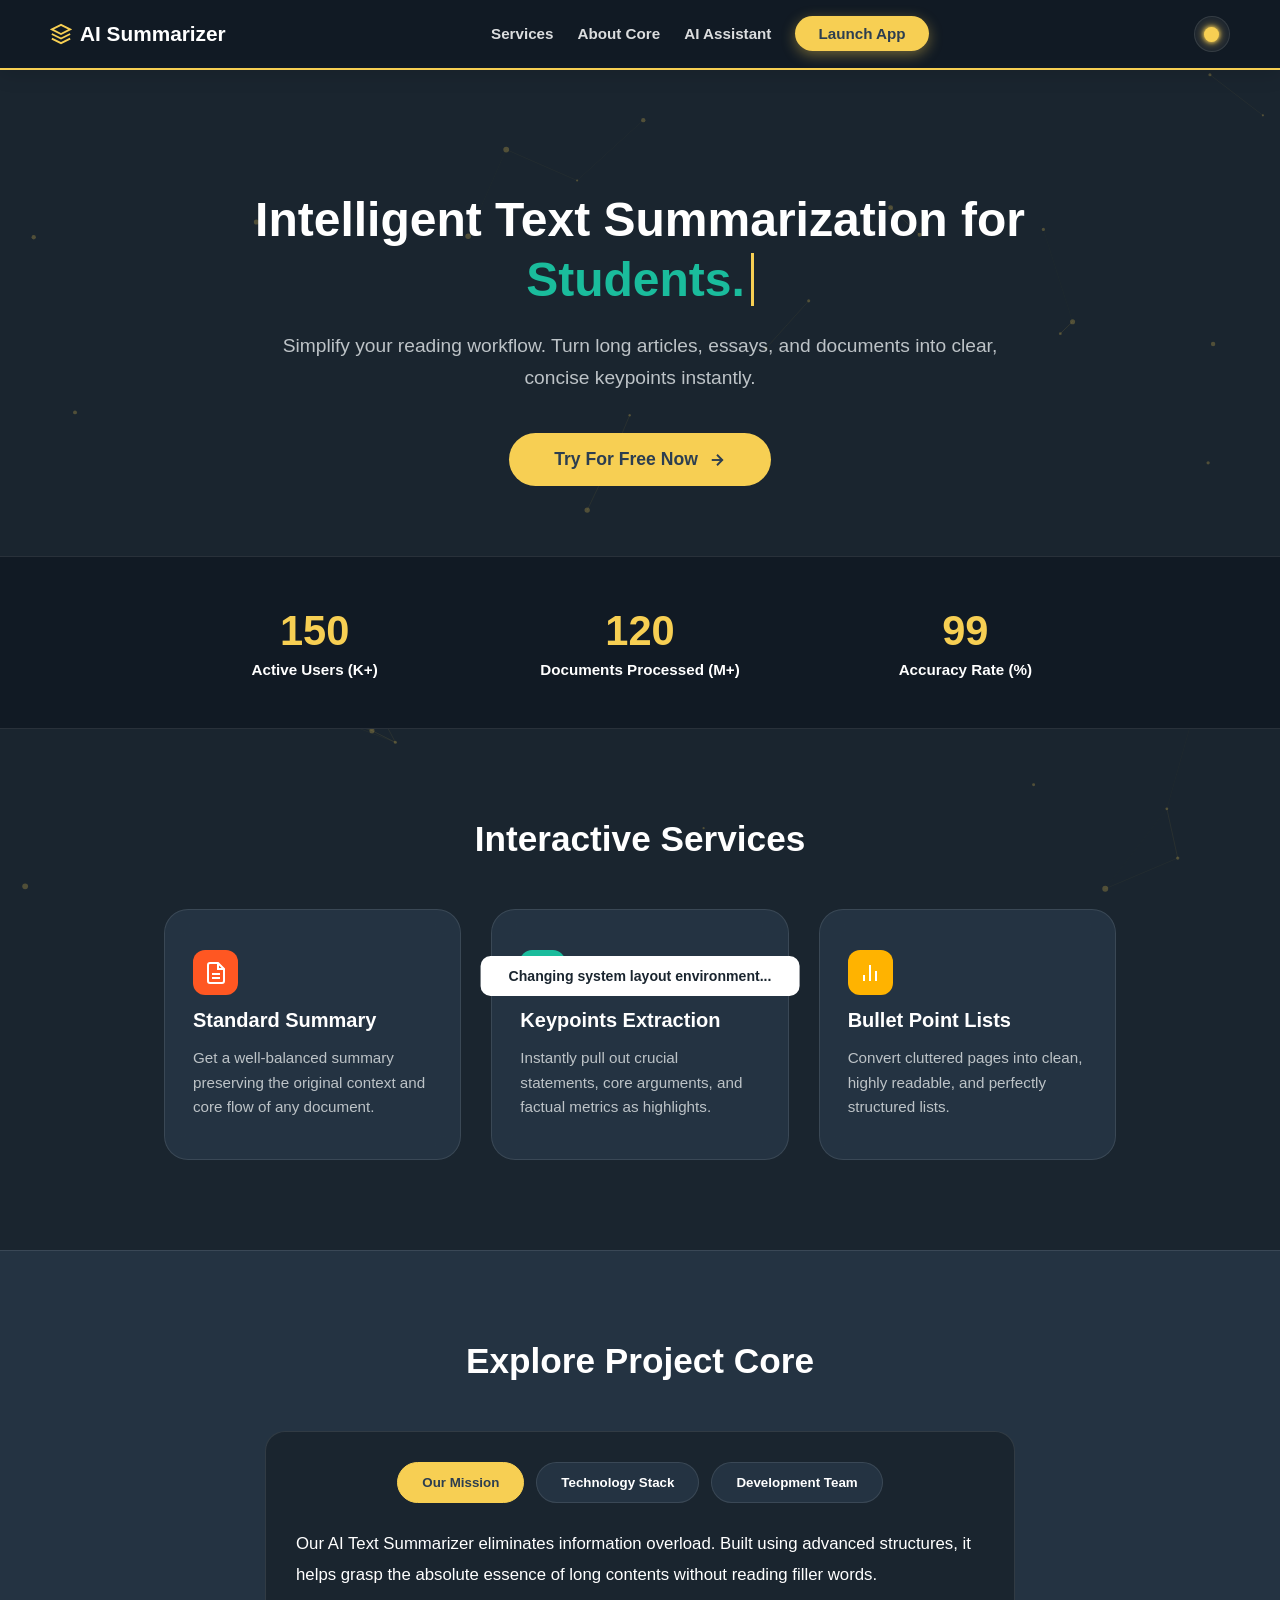
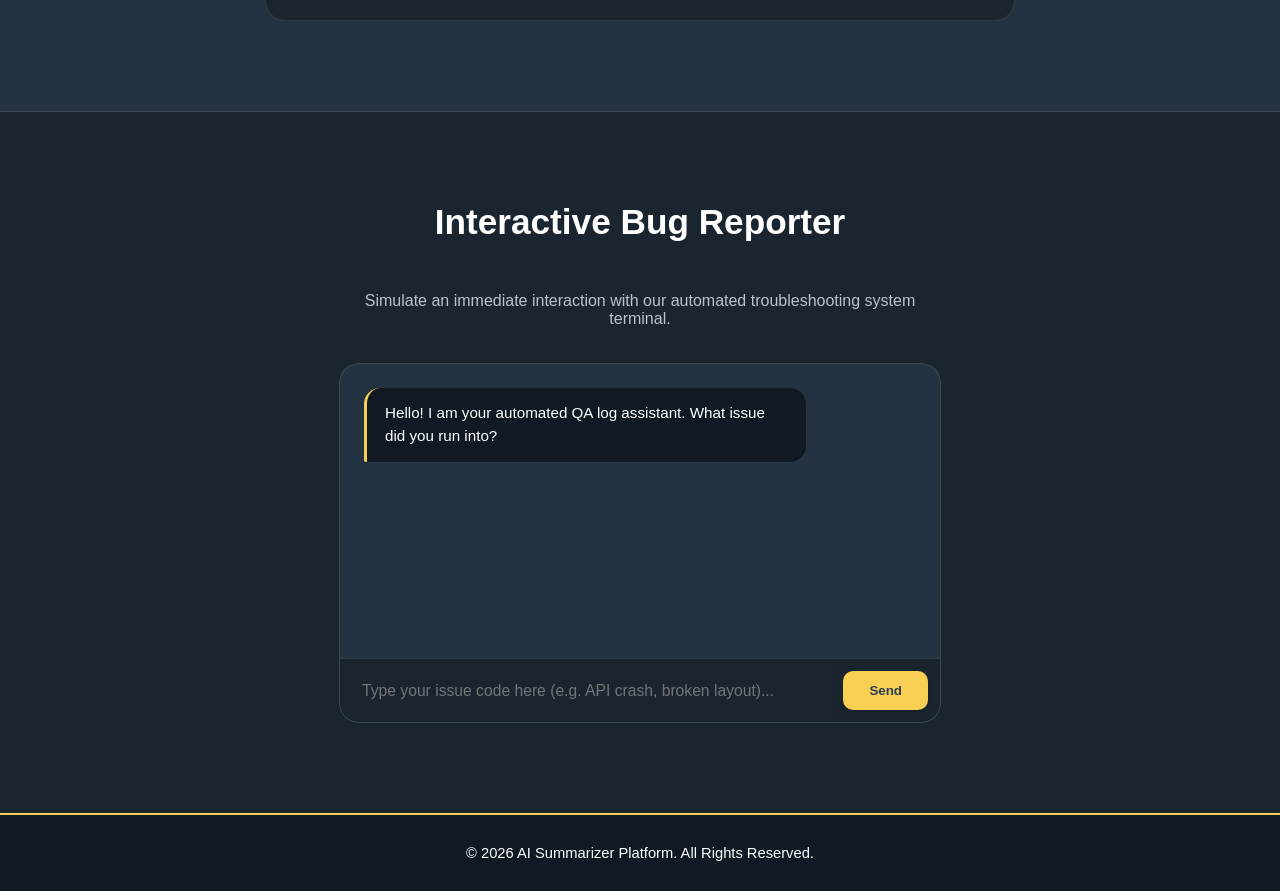
==== commit 1a57795e: "Merge elham  branch into main" ====
--- a/index.html
+++ b/index.html
@@ -5,7 +5,6 @@
     <meta charset="UTF-8">
     <meta name="viewport" content="width=device-width, initial-scale=1.0">
     <title>AI Summarizer</title>
-    <link rel="icon" type="image/svg+xml" href="data:image/svg+xml,%3Csvg xmlns='http://www.w3.org/2000/svg' viewBox='0 0 24 24' fill='none' stroke='%23F7CF53' stroke-width='2' stroke-linejoin='round'%3E%3Cpath d='M12 2L2 7l10 5 10-5-10-5zM2 17l10 5 10-5M2 12l10 5 10-5'/%3E%3C/svg%3E">
     <link rel="stylesheet" href="style.css">
 </head>
 
@@ -30,7 +29,7 @@
                     <li><a href="#services" class="menu-link">Services</a></li>
                     <li><a href="#about" class="menu-link">About Core</a></li>
                     <li><a href="#assistant-terminal" class="menu-link chat-trigger-link">AI Assistant</a></li>
-                    <li><a href="bot.html" class="menu-link main-robot-btn">Launch App</a></li>
+                    <li><a href="#" class="menu-link main-robot-btn">Launch App</a></li>
                 </ul>
             </div>
 
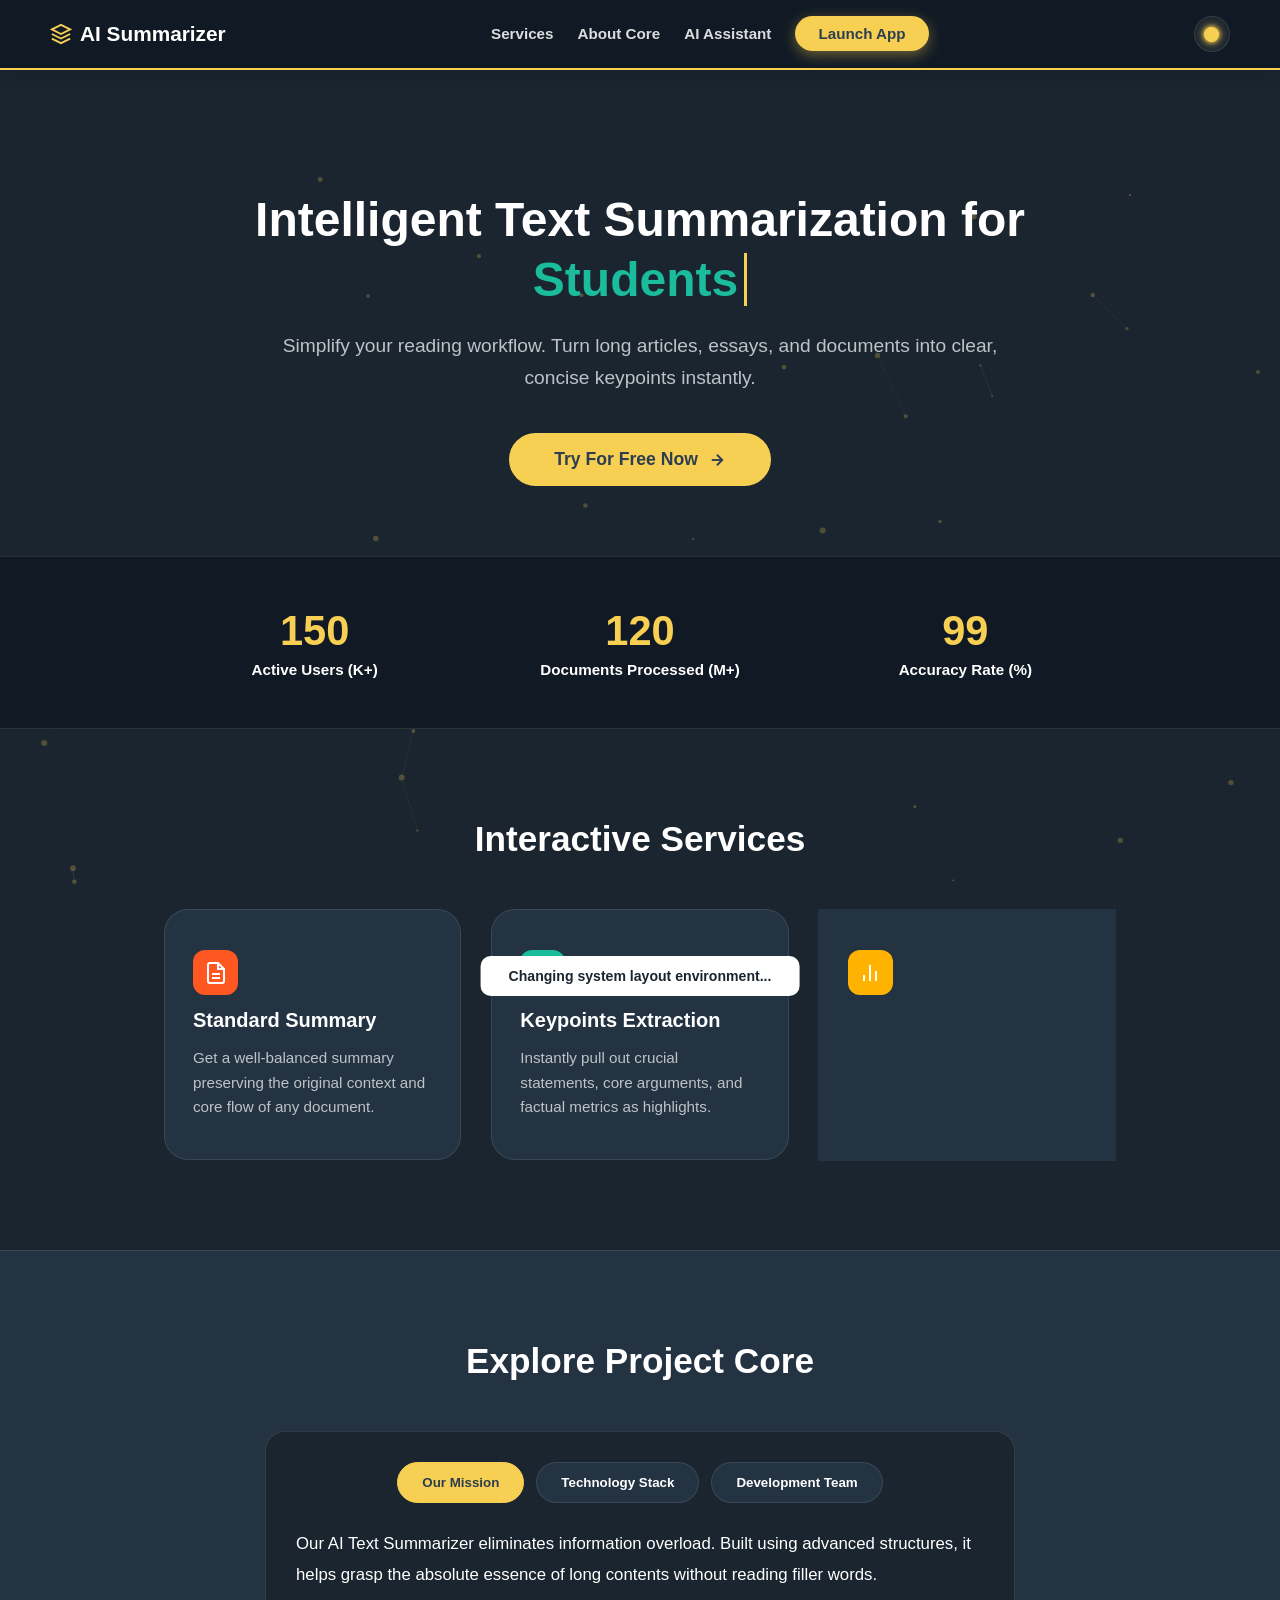
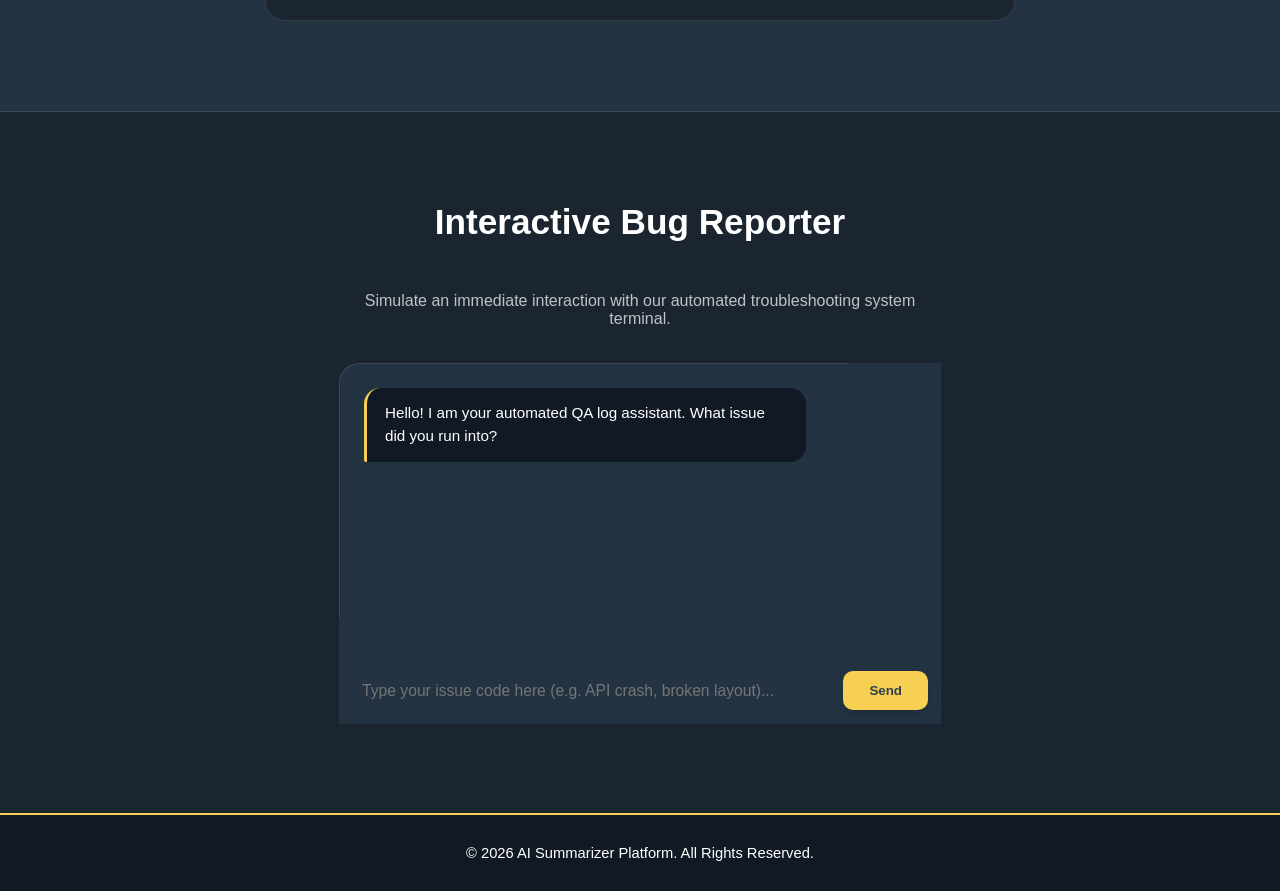
==== commit 4dc9812e: "Merge satara  branch into main" ====
--- a/index.html
+++ b/index.html
@@ -5,6 +5,7 @@
     <meta charset="UTF-8">
     <meta name="viewport" content="width=device-width, initial-scale=1.0">
     <title>AI Summarizer</title>
+    <link rel="icon" type="image/svg+xml" href="data:image/svg+xml,%3Csvg xmlns='http://www.w3.org/2000/svg' viewBox='0 0 24 24' fill='none' stroke='%23F7CF53' stroke-width='2' stroke-linejoin='round'%3E%3Cpath d='M12 2L2 7l10 5 10-5-10-5zM2 17l10 5 10-5M2 12l10 5 10-5'/%3E%3C/svg%3E">
     <link rel="stylesheet" href="style.css">
 </head>
 
@@ -29,7 +30,7 @@
                     <li><a href="#services" class="menu-link">Services</a></li>
                     <li><a href="#about" class="menu-link">About Core</a></li>
                     <li><a href="#assistant-terminal" class="menu-link chat-trigger-link">AI Assistant</a></li>
-                    <li><a href="#" class="menu-link main-robot-btn">Launch App</a></li>
+                    <li><a href="bot.html" class="menu-link main-robot-btn">Launch App</a></li>
                 </ul>
             </div>
 
